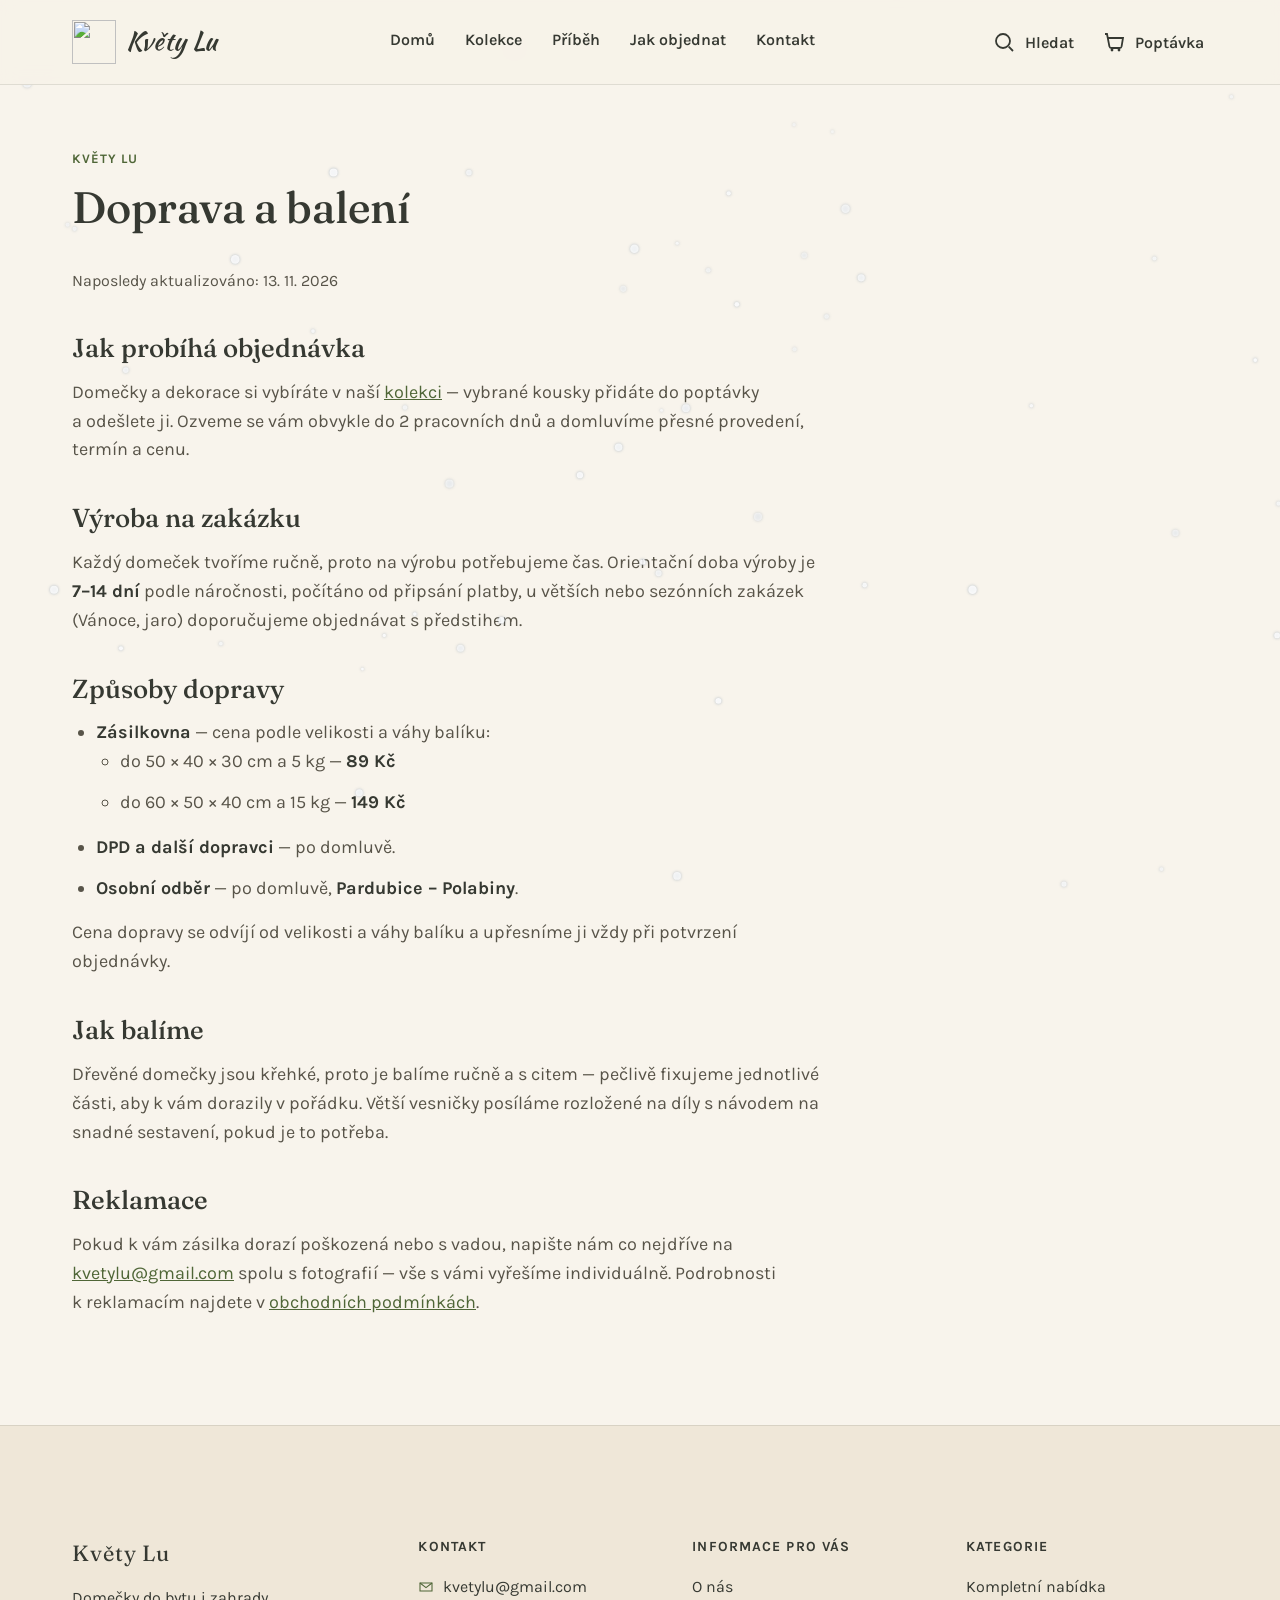
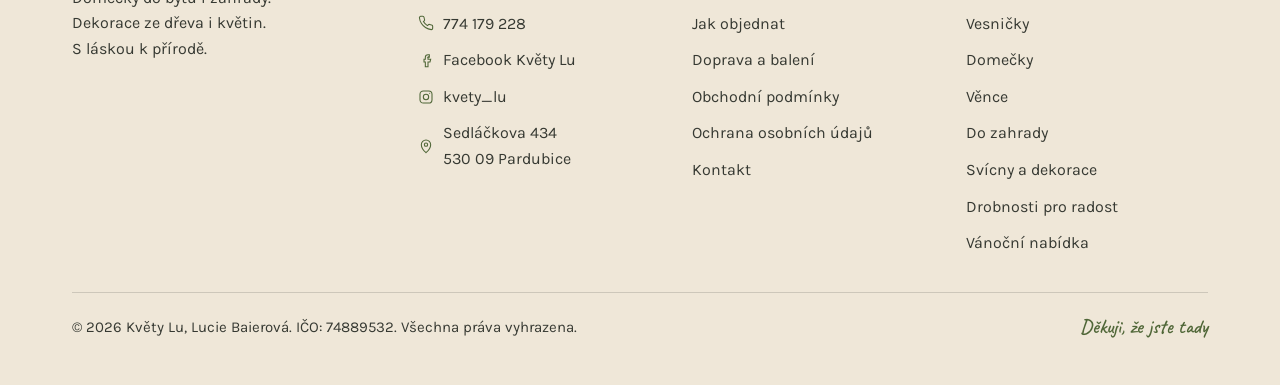
==== doprava-baleni.html @ 3550c672 "Add files via upload" ====
<!DOCTYPE html>
<html lang="cs">
<head>
<meta charset="UTF-8">
<meta name="viewport" content="width=device-width, initial-scale=1.0">
<title>Doprava a balení — Květy Lu</title>
<meta name="description" content="Jak posílám dřevěné dekorace z dílny Květy Lu: Zásilkovna, DPD a další dopravci, osobní odběr v Pardubicích – Polabinách, balení a doba výroby.">
<link rel="canonical" href="https://kvetylu.cz/doprava-baleni.html">
<meta property="og:url" content="https://kvetylu.cz/doprava-baleni.html">
<meta property="og:type" content="website">
<meta property="og:site_name" content="Květy Lu">
<meta property="og:locale" content="cs_CZ">
<meta property="og:title" content="Doprava a balení — Květy Lu">
<meta property="og:description" content="Jak posílám dřevěné dekorace z dílny Květy Lu: Zásilkovna, DPD a další dopravci, osobní odběr v Pardubicích – Polabinách, balení a doba výroby.">
<meta property="og:image" content="https://kvetylu.cz/assets/og-image.jpg">
<meta property="og:image:width" content="1200">
<meta property="og:image:height" content="630">
<meta name="twitter:card" content="summary_large_image">
<link rel="icon" type="image/png" href="assets/favicon.png">
<link rel="apple-touch-icon" href="assets/apple-touch-icon.png">
<link rel="preconnect" href="https://fonts.googleapis.com">
<link rel="preconnect" href="https://fonts.gstatic.com" crossorigin>
<link href="https://fonts.googleapis.com/css2?family=Fraunces:ital,opsz,wght@0,9..144,400;0,9..144,500;0,9..144,600;1,9..144,500&family=Caveat:wght@500;600;700&family=Karla:wght@400;500;600;700&family=Kaushan+Script&display=swap" rel="stylesheet">
<link rel="stylesheet" href="style.css">
<script>window.va=window.va||function(){(window.va.q=window.va.q||[]).push(arguments)};</script>
<script defer src="/_vercel/insights/script.js"></script>
</head>
<body data-page="legal">

<header>
  <div class="nav">
    <a href="index.html" class="logo">
      <img src="assets/logo.png" alt="">
      Květy Lu
    </a>
    <nav class="nav-links" id="navLinks" aria-label="Hlavní menu">
      <a href="index.html#domov">Domů</a>
      <a href="index.html#kategorie">Kolekce</a>
      <a href="index.html#pribeh">Příběh</a>
      <a href="index.html#objednat">Jak objednat</a>
      <a href="#kontakt">Kontakt</a>
    </nav>
    <div class="nav-right">
      <button class="cart-btn search-btn" id="searchBtn" aria-label="Hledat produkt" aria-expanded="false" aria-controls="searchBar">
        <svg class="nav-icon" viewBox="0 0 24 24" fill="none" stroke="currentColor" stroke-width="1.8" aria-hidden="true"><circle cx="11" cy="11" r="7"/><path d="M21 21l-4.3-4.3"/></svg>
        <span class="cart-label search-label">Hledat</span>
      </button>
      <button class="cart-btn" id="cartBtn" aria-label="Moje poptávka">
        <svg class="nav-icon" viewBox="0 0 24 24" fill="none" stroke="currentColor" stroke-width="1.8" aria-hidden="true"><path d="M3 4h2l2.4 12.4a2 2 0 002 1.6h8.2a2 2 0 002-1.6L21 8H6"/><circle cx="10" cy="20" r="1.4" fill="currentColor" stroke="none"/><circle cx="17" cy="20" r="1.4" fill="currentColor" stroke="none"/></svg>
        <span class="cart-label">Poptávka</span>
        <span class="cart-count" id="cartCount" data-empty="true">0</span>
      </button>
      <button class="menu-toggle" id="menuToggle" aria-label="Menu" aria-expanded="false" aria-controls="navLinks">
        <svg class="nav-icon" viewBox="0 0 24 24" fill="none" stroke="currentColor" stroke-width="1.8" aria-hidden="true"><path d="M4 7h16M4 12h16M4 17h16"/></svg>
      </button>
    </div>
  </div>
  <div class="searchbar" id="searchBar" hidden>
    <form action="hledani.html" method="get" role="search">
      <label for="q" class="sr">Hledat produkt</label>
      <input id="q" name="q" type="search" placeholder="Co hledáte? Např. věnec, zápich, vánoční…" autocomplete="off">
      <button type="submit" class="btn btn-primary">Hledat</button>
    </form>
  </div>
</header>

<main class="legal">
  <div class="wrap">
    <div class="eyebrow">KVĚTY LU</div>
    <h1>Doprava a balení</h1>
    <p class="updated">Naposledy aktualizováno: 13. 11. 2026</p>
    
<h2>Jak probíhá objednávka</h2>
<p>Domečky a dekorace si vybíráte v naší <a href="index.html#kategorie">kolekci</a> — vybrané kousky přidáte do poptávky a odešlete ji. Ozveme se vám obvykle do 2 pracovních dnů a domluvíme přesné provedení, termín a cenu.</p>

<h2>Výroba na zakázku</h2>
<p>Každý domeček tvoříme ručně, proto na výrobu potřebujeme čas. Orientační doba výroby je <strong>7–14 dní</strong> podle náročnosti, počítáno od připsání platby, u větších nebo sezónních zakázek (Vánoce, jaro) doporučujeme objednávat s předstihem.</p>

<h2>Způsoby dopravy</h2>
<ul>
  <li><strong>Zásilkovna</strong> — cena podle velikosti a váhy balíku:
    <ul>
      <li>do 50 × 40 × 30 cm a 5 kg — <strong>89 Kč</strong></li>
      <li>do 60 × 50 × 40 cm a 15 kg — <strong>149 Kč</strong></li>
    </ul>
  </li>
  <li><strong>DPD a další dopravci</strong> — po domluvě.</li>
  <li><strong>Osobní odběr</strong> — po domluvě, <strong>Pardubice – Polabiny</strong>.</li>
</ul>
<p>Cena dopravy se odvíjí od velikosti a váhy balíku a upřesníme ji vždy při potvrzení objednávky.</p>

<h2>Jak balíme</h2>
<p>Dřevěné domečky jsou křehké, proto je balíme ručně a s citem — pečlivě fixujeme jednotlivé části, aby k vám dorazily v pořádku. Větší vesničky posíláme rozložené na díly s návodem na snadné sestavení, pokud je to potřeba.</p>

<h2>Reklamace</h2>
<p>Pokud k vám zásilka dorazí poškozená nebo s vadou, napište nám co nejdříve na <a href="mailto:kvetylu@gmail.com">kvetylu@gmail.com</a> spolu s fotografií — vše s vámi vyřešíme individuálně. Podrobnosti k reklamacím najdete v <a href="vop.html">obchodních podmínkách</a>.</p>

  </div>
</main>

<footer id="kontakt">
  <div class="wrap">
    <div class="footer-cols">
      <div class="footer-brand">
        <a href="index.html" class="logo footer-logo-text">
          Květy Lu
        </a>
        <p>Domečky do bytu i zahrady. Dekorace ze dřeva i květin. S láskou k přírodě.</p>
      </div>

      <div class="footer-col">
        <h4>Kontakt</h4>
        <ul>
          <li class="contact-row">
            <svg viewBox="0 0 24 24" fill="none" stroke="currentColor" stroke-width="1.6" aria-hidden="true"><path d="M3 6h18v12H3z"/><path d="M3 6l9 7 9-7"/></svg>
            <a href="mailto:kvetylu@gmail.com">kvetylu@gmail.com</a>
          </li>
          <li class="contact-row">
            <svg viewBox="0 0 24 24" fill="none" stroke="currentColor" stroke-width="1.6" aria-hidden="true"><path d="M22 16.92v3a2 2 0 01-2.18 2 19.8 19.8 0 01-8.63-3.07 19.5 19.5 0 01-6-6 19.8 19.8 0 01-3.07-8.67A2 2 0 014.11 2h3a2 2 0 012 1.72c.13.96.36 1.9.68 2.81a2 2 0 01-.45 2.11L8.09 9.91a16 16 0 006 6l1.27-1.27a2 2 0 012.11-.45c.9.32 1.85.55 2.81.68A2 2 0 0122 16.92z"/></svg>
            <a href="tel:+420774179228">774 179 228</a>
          </li>
          <li class="contact-row">
            <svg viewBox="0 0 24 24" fill="none" stroke="currentColor" stroke-width="1.6" aria-hidden="true"><path d="M15 8h2V4h-2a4 4 0 00-4 4v3H9v4h2v7h4v-7h3l1-4h-4V8a1 1 0 011-1z"/></svg>
            <a href="https://www.facebook.com/share/1JB6pxT9LH/" target="_blank" rel="noopener">Facebook Květy Lu</a>
          </li>
          <li class="contact-row">
            <svg viewBox="0 0 24 24" fill="none" stroke="currentColor" stroke-width="1.6" aria-hidden="true"><rect x="3" y="3" width="18" height="18" rx="5"/><circle cx="12" cy="12" r="4"/><circle cx="17.5" cy="6.5" r="0.8" fill="currentColor" stroke="none"/></svg>
            <a href="https://www.instagram.com/kvety_lu?stkn=aHhkcTd0anBrYmN1" target="_blank" rel="noopener">kvety_lu</a>
          </li>
          <li class="contact-row">
            <svg viewBox="0 0 24 24" fill="none" stroke="currentColor" stroke-width="1.6" aria-hidden="true"><path d="M12 22s7-6.2 7-12a7 7 0 10-14 0c0 5.8 7 12 7 12z"/><circle cx="12" cy="10" r="2.5"/></svg>
            <span>Sedláčkova 434<br>530 09 Pardubice</span>
          </li>
        </ul>
      </div>

      <div class="footer-col">
        <h4>Informace pro vás</h4>
        <ul>
          <li><a href="o-nas.html">O nás</a></li>
          <li><a href="index.html#objednat">Jak objednat</a></li>
          <li><a href="doprava-baleni.html">Doprava a balení</a></li>
          <li><a href="vop.html">Obchodní podmínky</a></li>
          <li><a href="gdpr.html">Ochrana osobních údajů</a></li>
          <li><a href="#kontakt">Kontakt</a></li>
        </ul>
      </div>

      <div class="footer-col">
        <h4>Kategorie</h4>
        <ul>
          <li><a href="kategorie.html?k=vse">Kompletní nabídka</a></li>
          <li><a href="kategorie.html?k=vesnicky">Vesničky</a></li>
          <li><a href="kategorie.html?k=domecky">Domečky</a></li>
          <li><a href="kategorie.html?k=vence">Věnce</a></li>
          <li><a href="kategorie.html?k=do-zahrady">Do zahrady</a></li>
          <li><a href="kategorie.html?k=svicny-a-dekorace">Svícny a dekorace</a></li>
          <li><a href="kategorie.html?k=drobnosti-pro-radost">Drobnosti pro radost</a></li>
          <li><a href="kategorie.html?k=vanoce">Vánoční nabídka</a></li>
        </ul>
      </div>
    </div>

    <div class="footer-bottom">
      <span>© 2026 Květy Lu, Lucie Baierová. IČO: 74889532. Všechna práva vyhrazena.</span>
      <span class="script" style="font-size:20px; color:var(--sage-deep);">Děkuji, že jste tady</span>
    </div>
  </div>
</footer>

<div class="cart-overlay" id="cartOverlay"></div>
<aside class="cart-panel" id="cartPanel" aria-label="Moje poptávka" aria-hidden="true">
  <div class="cart-head">
    <h3>Moje poptávka</h3>
    <button class="cart-close" id="cartClose" aria-label="Zavřít poptávku">
      <svg viewBox="0 0 24 24" fill="none" stroke="currentColor" stroke-width="2" aria-hidden="true"><path d="M6 6l12 12M18 6L6 18"/></svg>
    </button>
  </div>
  <div class="cart-body">
    <div class="cart-empty" id="cartEmptyMsg">Zatím jste nic nepřidali. Vyberte si něco v sekci Kolekce a klikněte na „Do poptávky“.</div>
    <div id="cartItems"></div>
    <div class="cart-result" id="cartResult" aria-live="polite"></div>

    <form class="inquiry-form" id="inquiryForm">
      <div class="field">
        <label for="cJmeno">Jméno</label>
        <input id="cJmeno" type="text" placeholder="Vaše jméno" autocomplete="name" required>
      </div>
      <div class="field">
        <label for="cEmail">E-mail</label>
        <input id="cEmail" type="email" placeholder="vas@email.cz" autocomplete="email" required>
      </div>
      <div class="field">
        <label for="cZprava">Poznámka (nepovinné)</label>
        <textarea id="cZprava" placeholder="Např. termín, barevné provedení, na co se ptáte..."></textarea>
      </div>
      <div class="field" style="display:flex; align-items:flex-start; gap:10px;">
        <input id="cGdpr" type="checkbox" required style="width:22px; height:22px; margin-top:3px; flex-shrink:0;">
        <label for="cGdpr" style="font-weight:400; font-size:16px; line-height:1.5;">
          Souhlasím se zpracováním osobních údajů dle
          <a href="gdpr.html" target="_blank" style="color:var(--sage-deep); text-decoration:underline;">zásad ochrany osobních údajů</a>.
        </label>
      </div>
    </form>
  </div>
  <div class="cart-foot">
    <p id="cartFootNote">Vyberte, co se vám líbí, a pak odešlete poptávku. Nic se tím neplatí ani nezavazuje.</p>
    <button class="btn btn-primary" id="sendInquiry" disabled>Odeslat poptávku
      <svg viewBox="0 0 24 24" fill="none" stroke="currentColor" stroke-width="2" aria-hidden="true"><path d="M5 12h14M13 6l6 6-6 6"/></svg>
    </button>
  </div>
</aside>

<script src="products.js"></script>
<script src="shop.js"></script>

</body>
</html>
---- style.css ----
:root{
    --cream: #F8F4EC;
    --cream-deep: #EFE7D8;
    --ink: #363932;
    --ink-soft: #585449;
    --sage: #9FB08B;
    --sage-deep: #4F6637;
    --lavender: #B98FB7;
    --lavender-deep: #7D3F7A;
    --terracotta: #AB888C;
    --powder: #D9B9AA;
    --paper: #FBF8F2;
    --line: rgba(54,57,50,0.12);
    --radius-soft: 2px 11px 2px 11px;
  }

  *{box-sizing:border-box; margin:0; padding:0;}

  html{scroll-behavior:smooth;}

  body{
    background: var(--cream);
    color: var(--ink);
    font-family: 'Karla', sans-serif;
    font-size: 18px;
    line-height: 1.65;
    -webkit-font-smoothing: antialiased;
  }

  h1,h2,h3{
    font-family: 'Fraunces', serif;
    font-weight: 500;
    color: var(--ink);
    line-height: 1.15;
  }

  .script{
    font-family: 'Caveat', cursive;
    font-weight: 600;
    line-height: 1.1;
  }

  a{color:inherit; text-decoration:none;}
  img{max-width:100%; display:block;}
  button{font-family:inherit; cursor:pointer; border:none;}

  .wrap{
    max-width: 1200px;
    margin: 0 auto;
    padding: 0 32px;
  }

  /* ---------- Buttons ---------- */
  .btn{
    display:inline-flex;
    align-items:center;
    gap:8px;
    padding: 15px 28px;
    border-radius:10px;
    font-family:'Karla', sans-serif;
    font-weight:700;
    font-size:17px;
    transition: transform .18s ease, box-shadow .18s ease;
  }
  .btn-primary{
    background: var(--sage-deep);
    color: var(--paper);
  }
  .btn-primary:hover{ transform: translateY(-2px); box-shadow: 0 8px 20px rgba(87,99,63,0.3); }
  .btn-outline{
    background: transparent;
    color: var(--sage-deep);
    border: 1.5px solid var(--sage-deep);
  }
  .btn-outline:hover{ background: var(--sage-deep); color: var(--paper); }
  .btn svg{ width:15px; height:15px; transition: transform .18s ease; }
  .btn:hover svg{ transform: translateX(3px); }

  /* ---------- Header ---------- */
  header{
    position: sticky; top:0; z-index:50;
    background: rgba(247,242,233,0.92);
    backdrop-filter: blur(8px);
    border-bottom: 1px solid var(--line);
  }
  .nav{ position:relative; z-index:1; }
  .nav{
    display:flex; align-items:center; justify-content:space-between;
    padding: 20px 32px;
    max-width:1200px; margin:0 auto;
  }
  .logo{
    display:flex; align-items:center; gap:10px;
    font-family:'Fraunces', serif; font-size:22px; letter-spacing:0.04em;
  }
  .logo img{ width:40px; height:40px; object-fit:contain; }
  header .logo{ font-family:'Kaushan Script', cursive; font-size:26px; letter-spacing:0; }
  .nav-links{ display:flex; gap:32px; font-size:17px; font-weight:600; }
  .nav-links a{ position:relative; padding-bottom:4px; }
  .nav-links a:hover{ color: var(--sage-deep); }
  .nav-right{ display:flex; align-items:center; gap:20px; color: var(--ink-soft); }
  .nav-icon{ width:19px; height:19px; }
  .menu-toggle{ display:none; background:none; }

  @media (max-width: 860px){
    .nav-links{ display:none; }
    .menu-toggle{ display:block; }
  }

  /* ---------- Hero ---------- */
  .hero{ padding: 0; }
  .hero-banner{
    position: relative;
    width: 100%;
    overflow: hidden;
  }
  .hero-banner img{
    width: 100%; display:block; object-fit: cover;
  }
  .hero-cta{
    position: absolute;
    left: 8%;
    bottom: 15%;
  }
  @media (max-width: 700px){
    .hero-banner{ aspect-ratio: auto; }
    .hero-banner img{ height:auto; width:100%; object-fit:unset; object-position:unset; }
    .hero-cta{ left:9%; bottom:9%; }
  }
  .eyebrow{
    font-size:14px; letter-spacing:0.08em; color: var(--sage-deep);
    font-weight:700; margin-bottom:14px;
  }

  /* ---------- USP panel ---------- */
  .usp{
    padding: 48px 0;
    border-bottom: 1px solid var(--line);
  }
  .usp-row{
    display:flex; justify-content:space-between; gap:18px;
    flex-wrap:wrap;
  }
  .usp-item{
    display:flex; flex-direction:column; align-items:center; gap:12px;
    text-align:center; flex:1; min-width:120px;
  }
  .usp-item img{
    width:100px; height:100px; transition: transform .2s ease;
  }
  .usp-item:hover img{ transform: scale(1.08) rotate(-2deg); }
  .usp-item span{ font-size:17px; font-weight:700; color: var(--ink); max-width:18ch; }

  /* ---------- Categories ---------- */
  .categories{
    padding: 52px 0;
    border-bottom: 1px solid var(--line);
  }


  /* ---------- About / welcome ---------- */
  .about{
    padding: 0;
  }
  .about-banner{
    position: relative;
    width: 100%;
    overflow: hidden;
  }
  .about-banner img{
    width: 100%; display:block; object-fit: cover;
  }
  .about-cta{
    position: absolute;
    left: 29%;
    bottom: 7%;
  }
  @media (max-width: 700px){
    .about-banner{ aspect-ratio: 5/6; }
    .about-banner img{ height:100%; object-fit:cover; object-position: 30% center; }
    .about-cta{ left:8%; bottom:6%; }
  }

  /* ---------- Process ---------- */
  .process{
    padding: 88px 0;
    background: var(--cream-deep);
  }
  .process-head{
    display:grid; grid-template-columns: 0.9fr 1.6fr; gap:40px; margin-bottom:48px;
  }
  .process-head h2{ font-size: clamp(26px,3vw,34px); margin-bottom:14px; }
  .process-head p{ color: var(--ink-soft); max-width:36ch; font-size:19px; }
  .process-steps{
    display:grid; grid-template-columns: repeat(4, 1fr); gap:24px;
  }
  .step{ position:relative; }
  .step-photo{
    aspect-ratio: 1/1;
    border-radius: var(--radius-soft);
    background: linear-gradient(150deg, #E4DAC4, #CBBFA0);
    margin-bottom:16px;
    display:flex; align-items:center; justify-content:center;
    color:#5C4A33; font-size:16px; font-weight:700; text-align:center; padding:14px;
  }
  .step-num{
    position:absolute; top:-14px; left:-10px;
    width:34px; height:34px; border-radius:50%;
    background: var(--sage-deep); color:var(--paper);
    display:flex; align-items:center; justify-content:center;
    font-family:'Fraunces',serif; font-size:14px; font-weight:600;
    box-shadow: 0 4px 10px rgba(0,0,0,0.15);
  }
  .step h3{ font-size:21px; margin-bottom:4px; }
  .step p{ font-size:17px; color: var(--ink-soft); }

  /* ---------- Collections ---------- */
  .collections{ padding: 88px 0; }
  .coll-head{
    display:flex; justify-content:space-between; align-items:flex-end;
    margin-bottom: 34px; flex-wrap:wrap; gap:16px;
  }
  .coll-head .eyebrow{ margin-bottom:8px; }
  .coll-head h2{ font-size: clamp(26px,3vw,34px); }
  .filters{
    display:flex; gap:10px; flex-wrap:wrap; margin-bottom:36px;
  }
  .filter-btn{
    padding: 11px 22px; border-radius:10px; font-size:16px; font-weight:700;
    background: var(--paper); border:1px solid var(--line); color: var(--ink-soft);
    transition: all .15s ease;
  }
  .filter-btn:hover{ border-color: var(--sage-deep); color: var(--sage-deep); }
  .filter-btn.active{ background: var(--sage-deep); color: var(--paper); border-color: var(--sage-deep); }

  

  /* ---------- Order / contact ---------- */
  .order{
    padding: 88px 0;
    background: var(--sage-deep);
    color: var(--paper);
  }
  .order-inner{
    display:grid; grid-template-columns: 1fr 1fr; gap:56px; align-items:flex-start;
  }
  .order-text .eyebrow{ color: #E3EDD3; }
  .order-text h2{ color: var(--paper); font-size: clamp(26px,3vw,34px); margin-bottom:18px; }
  .order-text p{ color: #F1F5E8; font-size:19px; margin-bottom:26px; max-width:42ch; }
  .order-steps{ display:flex; flex-direction:column; gap:16px; }
  .order-step{ display:flex; gap:14px; align-items:flex-start; }
  .order-step .n{
    width:32px; height:32px; border-radius:50%; background: rgba(255,255,255,0.22);
    display:flex; align-items:center; justify-content:center; flex-shrink:0;
    font-size:15px; font-weight:700; font-family:'Fraunces',serif;
  }
  .order-step p{ margin:0; color:#FFFFFF; font-size:18px; }

  .form-card{
    background: var(--paper); border-radius: var(--radius-soft);
    padding: 36px; color: var(--ink);
  }
  .form-card h3{ font-size:20px; margin-bottom:6px; }
  .form-card > p{ color: var(--ink-soft); font-size:17px; margin-bottom:22px; }
  .field{ margin-bottom:16px; }
  .field label{ display:block; font-size:16px; font-weight:700; margin-bottom:6px; }
  .field input, .field textarea{
    width:100%; padding: 12px 14px; border-radius:6px;
    border: 1px solid var(--line); background: var(--cream);
    font-family:'Karla',sans-serif; font-size:17px; color: var(--ink);
  }
  .field textarea{ resize:vertical; min-height:100px; }
  .field input:focus, .field textarea:focus{ outline:2px solid var(--sage-deep); outline-offset:1px; }
  .form-card .btn-primary{ width:100%; justify-content:center; margin-top:6px; }

  /* ---------- Where to find me ---------- */
  .found{ padding: 88px 0; }
  .found-grid{
    display:grid; grid-template-columns: 1.1fr 0.9fr; gap:24px;
  }
  .found-photo{
    border-radius: var(--radius-soft); aspect-ratio: 16/10;
    background: linear-gradient(150deg,#E6D9BE,#C7B48D);
    display:flex; align-items:center; justify-content:center;
    color:#5C4A33; font-weight:700; font-size:16px; text-align:center;
  }
  .found-side{ display:flex; flex-direction:column; gap:24px; }
  .found-box{
    border-radius: var(--radius-soft); padding: 28px;
    display:flex; flex-direction:column; justify-content:space-between; flex:1;
  }
  .found-box.b1{ background: var(--cream-deep); }
  .found-box.b2{ background: var(--lavender-deep); color: #fff; }
  .found-box h3{ font-size:23px; margin-bottom:6px; }
  .found-box.b1 h3{ color: var(--ink); }
  .found-box.b2 h3{ color: var(--paper); }
  .found-box p{ font-size:17px; margin-bottom:14px; }

  /* ---------- Footer ---------- */
  footer{
    position: relative;
    background: var(--cream-deep);
    background-image: url('assets/footer-banner.png');
    background-size: cover;
    background-position: center bottom;
    background-repeat: no-repeat;
    border-top: 1px solid var(--line);
    padding: 110px 0 46px;
    min-height: 520px;
  }
  .footer-cols{
    display:grid;
    grid-template-columns: 1.3fr 1fr 1fr 1fr;
    gap: 32px;
    padding-bottom: 36px;
    border-bottom: 1px solid rgba(54,57,50,0.18);
  }
  .footer-brand .logo{ margin-bottom:14px; }
  .footer-brand p{ font-size:17px; color: var(--ink); max-width:26ch; line-height:1.6; }
  .footer-col h4{
    font-size:14px; letter-spacing:0.08em; font-weight:700;
    color: var(--ink); margin-bottom:16px; text-transform:uppercase;
  }
  .footer-col ul{ list-style:none; display:flex; flex-direction:column; gap:11px; }
  .footer-col li{ font-size:17px; color: var(--ink); }
  .footer-col a{ color: var(--ink); }
  .footer-col a:hover{ color: var(--sage-deep); }
  .footer-col li.contact-row{ display:flex; align-items:center; gap:9px; }
  .footer-col li.contact-row svg{ width:16px; height:16px; flex-shrink:0; color: var(--sage-deep); }
  .footer-bottom{
    display:flex; justify-content:space-between; align-items:center; padding-top:22px; flex-wrap:wrap; gap:10px;
    font-size:15px; color: var(--ink);
  }
  @media (max-width: 780px){
    .footer-cols{ grid-template-columns: 1fr 1fr; }
  }
  @media (max-width: 480px){
    .footer-cols{ grid-template-columns: 1fr; }
  }

  /* ---------- Cart ---------- */
  .cart-btn{
    position:relative; display:flex; align-items:center; justify-content:center;
    background:none; color: var(--ink-soft); padding:0;
  }
  .cart-count{
    position:absolute; top:-8px; right:-9px;
    background: var(--sage-deep); color: var(--paper);
    font-size:12px; font-weight:700; min-width:20px; height:20px;
    border-radius:10px; display:flex; align-items:center; justify-content:center;
    padding: 0 4px;
  }
  .cart-count[data-empty="true"]{ display:none; }



  .cart-overlay{
    position:fixed; inset:0; background: rgba(58,54,48,0.35);
    z-index: 90; opacity:0; pointer-events:none; transition: opacity .25s ease;
  }
  .cart-overlay.open{ opacity:1; pointer-events:auto; }

  .cart-panel{
    position:fixed; top:0; right:0; height:100%; width: 440px; max-width:90vw;
    background: var(--paper); z-index:91; box-shadow: -12px 0 30px rgba(0,0,0,0.15);
    transform: translateX(100%); transition: transform .3s ease;
    display:flex; flex-direction:column;
  }
  .cart-panel.open{ transform: translateX(0); }
  .cart-head{
    display:flex; justify-content:space-between; align-items:center;
    padding: 24px 26px; border-bottom:1px solid var(--line);
  }
  .cart-head h3{ font-size:23px; }
  .cart-close{ background:none; width:44px; height:44px; display:flex; align-items:center; justify-content:center; color: var(--ink-soft); }
  .cart-body{ flex:1; overflow-y:auto; padding: 18px 26px; }
  .cart-empty{ color: var(--ink-soft); font-size:18px; padding: 30px 0; text-align:center; }
  .cart-item{
    display:flex; gap:12px; padding: 14px 0; border-bottom:1px solid var(--line);
    align-items:center;
  }
  .cart-item .ci-thumb{
    width:52px; height:52px; border-radius: var(--radius-soft); flex-shrink:0;
  }
  .cart-item .ci-info{ flex:1; }
  .cart-item .ci-info .name{ font-weight:700; font-size:18px; line-height:1.3; }
  .cart-item .ci-info .tag{ font-size:15px; color: var(--ink-soft); }
  .cart-item .ci-remove{
    background:none; color: var(--ink); font-size:16px; text-decoration:underline; padding:8px;
  }
  .cart-foot{ padding: 20px 26px 26px; border-top:1px solid var(--line); }
  .cart-foot p{ font-size:16px; color: var(--ink-soft); margin-bottom:14px; }
  .cart-foot .btn-primary{ width:100%; justify-content:center; }
  .cart-foot .btn-primary:disabled{ opacity:0.45; cursor:not-allowed; transform:none; }

  .inquiry-form{ display:none; margin-top:18px; }
  .inquiry-form.open{ display:block; }
  .inquiry-form .field{ margin-bottom:12px; }
  .inquiry-form input, .inquiry-form textarea{
    width:100%; padding:10px 12px; border-radius:6px; border:1px solid var(--line);
    background: var(--cream); font-family:'Karla',sans-serif; font-size:17px; color: var(--ink);
  }
  .inquiry-form textarea{ min-height:70px; resize:vertical; }

  @media (max-width: 900px){
    .hero-inner, .process-head, .order-inner, .found-grid{
      grid-template-columns: 1fr !important;
    }
    .process-steps{ grid-template-columns: repeat(2,1fr); }
  }
  @media (max-width: 560px){
    .process-steps{ grid-template-columns: 1fr 1fr; }
    .wrap{ padding: 0 20px; }
  }


  /* =================== Doplňky: čitelnost, navigace =================== */
  :focus-visible{ outline:3px solid var(--lavender-deep); outline-offset:3px; border-radius:3px; }
  .no-scroll{ overflow:hidden; }
  header .logo img{ width:44px; height:44px; }
  .nav-links a{ color: var(--ink); }
  .nav-right{ color: var(--ink); }
  .cart-btn{ gap:9px; color: var(--ink); font-size:17px; font-weight:700; padding:8px 4px; }
  .cart-btn .nav-icon{ width:24px; height:24px; }
  .cart-count{ position:static; margin-left:-2px; }
  .cart-btn .cart-count{ top:auto; right:auto; }
  .menu-toggle{ padding:8px; color: var(--ink); }
  .menu-toggle .nav-icon{ width:28px; height:28px; }
  @media (max-width: 860px){
    .nav{ padding: 14px 20px; }
    .nav-links{
      display:none; position:absolute; top:100%; left:0; right:0; flex-direction:column; gap:0;
      background: var(--paper); border-bottom:1px solid var(--line); padding: 6px 20px 14px;
      box-shadow: 0 14px 24px rgba(54,57,50,0.10);
    }
    .nav-links.open{ display:flex; }
    .nav-links a{ padding: 15px 0; font-size:19px; border-bottom:1px solid var(--line); }
    .nav-links a:last-child{ border-bottom:0; }
    .menu-toggle{ display:block; }
  }
  @media (max-width: 380px){ .cart-label{ display:none; } }
  @media (max-width: 520px){ header .logo{ font-size:24px; } .nav-right{ gap:6px; } }
  .hero-cta{ bottom:9%; }
  @media (max-width: 700px){ .hero-cta, .about-cta{ padding:12px 20px; font-size:16px; } .hero-cta{ bottom:6%; } }

  /* skrytý panel poptávky nesmí vrhat stín ani se dát tabulátorem */
  .cart-panel{ visibility:hidden; box-shadow:none; transition: transform .3s ease, visibility 0s linear .3s, box-shadow .3s ease; }
  .cart-panel.open{ visibility:visible; box-shadow:-12px 0 30px rgba(0,0,0,0.15); transition: transform .3s ease, visibility 0s, box-shadow .3s ease; }

  .section-head{ margin-bottom: 34px; }
  .section-head h2{ font-size: clamp(28px,3.2vw,38px); }
  .section-head p{ color: var(--ink-soft); font-size:19px; margin-top:10px; max-width:52ch; }

  /* =================== Dlaždice kategorií =================== */
  .categories{ padding: 80px 0; }
  .cat-tiles{ display:flex; flex-wrap:wrap; justify-content:center; gap:22px; }
  .cat-tile{
    flex: 0 0 calc((100% - 66px) / 4); min-height: 210px; padding: 26px 24px 22px;
    border-radius:11px; display:flex; flex-direction:column; justify-content:space-between; gap:16px;
    border:1px solid rgba(54,57,50,0.08);
    box-shadow: 0 2px 6px rgba(54,57,50,.06), 0 10px 26px rgba(54,57,50,.10);
    transition: transform .25s ease, box-shadow .25s ease;
  }
  .cat-tile:hover{ transform: translateY(-5px); box-shadow: 0 4px 10px rgba(54,57,50,.08), 0 20px 40px rgba(54,57,50,.16); }
  .cat-tile h3{ font-size: 27px; margin-bottom:8px; }
  .cat-tile p{ font-size:17px; color: var(--ink); line-height:1.45; }
  .tile-go{ font-weight:700; font-size:17px; color: var(--ink); display:inline-flex; align-items:center; gap:8px; }
  .tile-go svg{ width:17px; height:17px; transition: transform .18s ease; }
  .cat-tile:hover .tile-go svg{ transform: translateX(4px); }
  @media (max-width: 1000px){ .cat-tile{ flex: 0 0 calc((100% - 44px) / 3); } }
  @media (max-width: 760px){ .cat-tile{ flex: 0 0 calc((100% - 22px) / 2); min-height:190px; } .cat-tile h3{ font-size:23px; } }
  @media (max-width: 520px){ .cat-tile{ flex: 0 0 100%; min-height:0; } }

  .g1{ background: linear-gradient(155deg,#DCE3CC,#B9C79E); }
  .g2{ background: linear-gradient(155deg,#E7D6E0,#C9A9BE); }
  .g3{ background: linear-gradient(155deg,#E9DBC4,#D2BE99); }
  .g4{ background: linear-gradient(155deg,#D6C7DC,#AF95BC); }
  .g5{ background: linear-gradient(155deg,#CFDAC1,#A6BC8A); }
  .g6{ background: linear-gradient(155deg,#E8C9BE,#D0967E); }
  .g7{ background: linear-gradient(155deg,#E4DCC8,#C9BC9C); }

  /* =================== Karta produktu =================== */
  .collections{ padding: 88px 0; background: var(--cream-deep); }
  .pgrid{ display:grid; grid-template-columns: repeat(4, 1fr); gap:22px; }
  @media (max-width: 1100px){ .pgrid{ grid-template-columns: repeat(3, 1fr); } }
  @media (max-width: 760px){ .pgrid{ grid-template-columns: repeat(2, 1fr); gap:14px; } }

  .pcard{
    background:#fff; border:1px solid rgba(54,57,50,.08); border-radius:11px; overflow:hidden;
    display:flex; flex-direction:column;
    box-shadow: 0 2px 6px rgba(54,57,50,.06), 0 10px 26px rgba(54,57,50,.10);
    transition: transform .25s ease, box-shadow .25s ease;
  }
  .pcard:hover{ transform: translateY(-5px); box-shadow: 0 4px 10px rgba(54,57,50,.08), 0 20px 40px rgba(54,57,50,.16); }
  .pcard-open{
    background:none; border:0; padding:0; margin:0; width:100%; flex:1; text-align:left; color:inherit;
    font:inherit; cursor:pointer; display:flex; flex-direction:column;
  }
  .pphoto{
    position:relative; aspect-ratio: 1/1; width:100%; overflow:hidden;
    display:flex; align-items:center; justify-content:center;
  }
  .pphoto.big{ aspect-ratio: 1/1.05; }
  .pph-label{ font-size:15px; letter-spacing:0.2em; font-weight:700; color: rgba(54,57,50,.6); }
  .pphoto img{ position:absolute; inset:0; width:100%; height:100%; object-fit:cover; }
  .pbadge{
    position:absolute; top:12px; left:12px; z-index:2; background: var(--lavender-deep); color:#fff;
    font-size:14px; font-weight:700; letter-spacing:0.03em; padding:6px 13px; border-radius:10px;
  }
  .pbody{ padding: 14px 16px 4px; display:flex; flex-direction:column; gap:6px; }
  .pcat{ font-size:14px; letter-spacing:0.08em; text-transform:uppercase; color: var(--lavender-deep); font-weight:700; }
  .pname{ font-family:'Fraunces',serif; font-weight:500; font-size:21px; line-height:1.2; color: var(--ink); }
  .pshort{ font-size:16px; color: var(--ink-soft); line-height:1.45; display:-webkit-box; -webkit-line-clamp:2; -webkit-box-orient:vertical; overflow:hidden; }
  .pfoot{ padding: 10px 16px 16px; display:flex; align-items:center; justify-content:space-between; gap:10px; flex-wrap:nowrap; margin-top:auto; }
  .pprice{ font-family:'Fraunces',serif; font-weight:500; font-size:19px; color: var(--ink); white-space:nowrap; }
  .pprice-na{ font-family:'Karla',sans-serif; font-size:15px; line-height:1.25; font-weight:600; color: var(--ink-soft); white-space:normal; display:block; }
  .pprice{ min-width:0; }
  .card-btn{
    display:inline-flex; align-items:center; gap:8px; border:1.5px solid var(--sage-deep); background:transparent; white-space:nowrap;
    color: var(--sage-deep); border-radius:10px; padding:6px 14px; font: 600 15px 'Karla',sans-serif; cursor:pointer;
    transition: background .15s ease, color .15s ease;
  }
  .card-btn svg{ width:14px; height:14px; }
  .card-btn:hover, .card-btn.on{ background: var(--sage-deep); color: #fff; }


  @media (max-width: 760px){
    .pbody{ padding:10px 12px 2px; }
    .pname{ font-size:18px; }
    .pshort{ display:none; }
    .pcat{ font-size:12px; }
    .pfoot{ padding:8px 12px 12px; flex-direction:column; align-items:stretch; gap:8px; }
    .pprice{ font-size:19px; }
    .card-btn{ justify-content:center; padding:9px 10px; }
    .pbadge{ top:8px; left:8px; font-size:12px; padding:4px 10px; }
  }

  /* =================== Detail produktu =================== */
  .pm-ov{
    position:fixed; inset:0; background: rgba(54,57,50,.55); display:none; align-items:center; justify-content:center;
    padding:20px; z-index:100;
  }
  .pm-ov.open{ display:flex; }
  .pm{
    background: var(--paper); border-radius:13px; max-width:960px; width:100%; max-height:92vh; overflow:auto;
    display:grid; grid-template-columns: 1fr 1fr; position:relative;
  }
  @media (max-width: 760px){ .pm{ grid-template-columns: 1fr; max-height:94vh; } }
  .pm-close{
    position:absolute; top:14px; right:14px; width:46px; height:46px; border-radius:50%; border:0; background: var(--paper);
    box-shadow: 0 2px 10px rgba(0,0,0,.18); z-index:3; display:flex; align-items:center; justify-content:center; color: var(--ink);
  }
  .pm-close svg{ width:22px; height:22px; }
  .pm-thumbs{ display:flex; gap:8px; padding:10px; flex-wrap:wrap; }
  .pm-thumbs button{ width:68px; height:68px; border-radius:6px; border:3px solid transparent; padding:0; overflow:hidden; background:#eee; }
  .pm-thumbs button.on{ border-color: var(--sage-deep); }
  .pm-thumbs img{ width:100%; height:100%; object-fit:cover; }
  .pm-info{ padding: 34px 30px 30px; display:flex; flex-direction:column; gap:14px; }
  .pm-info h2{ font-size:32px; line-height:1.15; padding-right:40px; }
  .pm-price{ font-family:'Fraunces',serif; font-weight:500; font-size:28px; }
  .ptags{ display:flex; gap:8px; flex-wrap:wrap; }
  .ptags span{ background: var(--cream-deep); border-radius:10px; padding:6px 14px; font-size:15px; font-weight:600; }
  .pm-demo{ background:#F3E7F2; color: var(--lavender-deep); border-radius:6px; padding:10px 14px; font-size:16px; font-weight:700; }
  .plong{ font-size:18px; line-height:1.65; color: var(--ink-soft); white-space:pre-line; }
  .specs{ border-top:1px solid var(--line); font-size:17px; }
  .specs div{ display:flex; justify-content:space-between; gap:16px; padding:10px 0; border-bottom:1px solid var(--line); }
  .specs dt{ color: var(--ink-soft); }
  .specs dd{ font-weight:700; text-align:right; }
  .pm-label{ font-weight:700; font-size:16px; margin-bottom:-6px; }
  .pm-info select, .qty-step input{
    font:17px 'Karla',sans-serif; padding:13px 14px; border:1px solid rgba(54,57,50,.3); border-radius:6px; background:#fff; color: var(--ink); width:100%;
  }
  .qty-step{ display:flex; gap:8px; align-items:stretch; max-width:200px; }
  .qty-step button{ width:50px; border-radius:6px; border:1px solid rgba(54,57,50,.3); background:#fff; font-size:24px; color: var(--ink); }
  .qty-step input{ text-align:center; padding:13px 4px; }
  .pm-add{ width:100%; justify-content:center; font-size:19px; padding:17px 24px; margin-top:4px; }
  .pm-add svg{ width:20px; height:20px; }
  .pm-add.done{ background:#2F5F2E; }
  .pm-hint{ font-size:23px; color: var(--lavender-deep); }

  /* =================== Poptávka (košík) – doplňky =================== */
  .ci-thumb{ position:relative; overflow:hidden; }
  .ci-thumb img{ position:absolute; inset:0; width:100%; height:100%; object-fit:cover; }
  .cart-item .ci-thumb{ width:60px; height:60px; border-radius:8px; }
  .ci-qty{ display:inline-flex; align-items:center; gap:4px; margin-top:6px; }
  .ci-qty button{ width:40px; height:40px; border-radius:6px; border:1px solid rgba(54,57,50,.3); background:#fff; font-size:22px; color: var(--ink); }
  .ci-qty span{ min-width:52px; text-align:center; font-weight:700; font-size:17px; }
  .cart-result{ display:none; padding: 20px 0; }
  .cart-result h3{ font-size:24px; margin-bottom:10px; }
  .cart-result p{ font-size:18px; margin-bottom:18px; color: var(--ink-soft); }
  .cart-result a{ color: var(--sage-deep); text-decoration:underline; font-weight:700; }
  .mini-list{ font-size:17px; color: var(--ink-soft); margin-bottom:12px; }
  .inquiry-form .field label{ font-size:16px; }

  /* =================== Stránka kategorie =================== */
  .page-head{ padding: 44px 0 10px; }
  .crumbs{ display:flex; flex-wrap:wrap; gap:10px; align-items:center; font-size:16px; color: var(--ink-soft); margin-bottom:18px; }
  .crumbs a{ text-decoration:underline; text-underline-offset:3px; }
  .crumbs a:hover{ color: var(--sage-deep); }
  .page-head h1{ font-size: clamp(34px,4.4vw,48px); margin-bottom:14px; }
  .page-intro{ font-size:20px; color: var(--ink-soft); max-width:56ch; }
  .cat-products{ padding: 26px 0 80px; }
  .filters-label{ font-weight:700; font-size:16px; align-self:center; margin-right:4px; }
  .filters{ margin-bottom:14px; }
  .pcount{ font-size:16px; color: var(--ink-soft); margin-bottom:22px; }
  .empty-note{ grid-column:1/-1; background:#fff; border-radius:11px; padding:36px; box-shadow: 0 10px 26px rgba(54,57,50,.10); }
  .empty-note h3{ font-size:26px; margin-bottom:10px; }
  .empty-note p{ font-size:18px; color: var(--ink-soft); margin-bottom:20px; max-width:50ch; }
  .help-band{ background: var(--sage-deep); color:#fff; border-radius:11px; padding: 34px 36px; margin-top:56px;
    display:flex; align-items:center; justify-content:space-between; gap:24px; flex-wrap:wrap; }
  .help-band h3{ color:#fff; font-size:28px; margin-bottom:6px; }
  .help-band p{ font-size:18px; color:#F1F5E8; max-width:48ch; }
  .help-band .btn{ background:#fff; color: var(--sage-deep); }
  .cat-switch-wrap{ padding: 0 0 70px; }
  .cat-switch-wrap h2{ font-size:26px; margin-bottom:16px; }
  .cat-switch{ display:flex; flex-wrap:wrap; gap:10px; }
  .cat-switch a.filter-btn{ display:inline-block; }



  .more-wrap{ text-align:center; margin-top:34px; }
  .more-wrap .btn{ display:inline-flex; align-items:center; gap:8px; }

  /* štítky napříč kategoriemi */
  .tag-links{ margin:0 0 44px; text-align:center; }
  .cat-sub{ font-size:24px; text-align:center; margin:0 0 26px; }
  .tag-links h3{ font-size:24px; margin-bottom:16px; }
  .tag-links .chips{ display:flex; flex-wrap:wrap; justify-content:center; gap:10px; }
  .tag-links a.filter-btn{ display:inline-block; }
  .ptags a{ background: var(--cream-deep); border-radius:10px; padding:6px 14px; font-size:15px; font-weight:600; color:inherit; text-decoration:none; }
  .ptags a:hover{ background: var(--sage-deep); color:#fff; }

  /* =================== Recenze =================== */
  .reviews{ padding: 64px 0; }
  .rev-slider{ position:relative; }
  .rev-track{ display:flex; gap:24px; overflow-x:auto; scroll-snap-type:x mandatory; scrollbar-width:none; padding:6px 4px 26px; margin:0 -4px; outline-offset:4px; }
  .rev-track::-webkit-scrollbar{ display:none; }
  .rev-slide{ flex:0 0 100%; scroll-snap-align:start; margin:0; display:grid; grid-template-columns: .85fr 1.15fr; gap:36px; align-items:center;
    background:#fff; border:1px solid rgba(54,57,50,.08); border-radius:13px; padding:22px;
    box-shadow: 0 2px 6px rgba(54,57,50,.06), 0 10px 26px rgba(54,57,50,.10); box-sizing:border-box; }
  .rev-photo{ border-radius:10px; overflow:hidden; aspect-ratio:4/3; background:var(--cream-deep); max-height:320px; width:100%; }
  .rev-photo img{ width:100%; height:100%; object-fit:cover; display:block; }
  .rev-body{ padding:6px 18px 6px 0; }
  .rev-body::before{ content:"\201E"; display:block; font-family:'Fraunces',Georgia,serif; font-size:56px; line-height:.5; height:22px; margin:0 0 14px; transform:translateY(-18px); color: var(--lavender-deep); }
  .rev-body blockquote{ margin:0 0 22px; font-family:'Fraunces',Georgia,serif; font-size:20px; line-height:1.55; color: var(--ink); }
  .rev-body figcaption{ font-weight:600; font-size:18px; color: var(--lavender-deep); }
  .rev-ctrl{ display:flex; align-items:center; justify-content:center; gap:18px; }
  .rev-arrow{ width:44px; height:44px; border-radius:50%; border:2px solid var(--sage-deep); background:#fff; color:var(--sage-deep); display:grid; place-items:center; cursor:pointer; }
  .rev-arrow:hover{ background:var(--sage-deep); color:#fff; }
  .rev-arrow svg{ width:22px; height:22px; }
  .rev-dots{ display:flex; }
  .rev-dot{ width:44px; height:44px; border:0; background:none; cursor:pointer; display:grid; place-items:center; padding:0; }
  .rev-dot::after{ content:""; width:12px; height:12px; border-radius:50%; background:rgba(54,57,50,.25); transition:all .2s; }
  .rev-dot[aria-current="true"]::after{ background:var(--lavender-deep); width:28px; border-radius:6px; }
  @media (max-width: 760px){
    .rev-slide{ grid-template-columns:1fr; gap:20px; padding:16px 16px 24px; }
    .rev-photo{ aspect-ratio:4/3; max-height:none; }
    .rev-body{ padding:0 6px; }
    .rev-body blockquote{ font-size:20px; margin:0 0 16px; }
    .rev-body figcaption{ font-size:19px; }
    .rev-dot{ width:30px; }
  }


  /* =================== Vyhledávání =================== */
  .sr{ position:absolute; width:1px; height:1px; overflow:hidden; clip:rect(0 0 0 0); white-space:nowrap; }
  .searchbar{ background: var(--paper); border-top:1px solid var(--line); border-bottom:1px solid var(--line); padding:14px 0; }
  .searchbar[hidden]{ display:none; }
  .searchbar form{ max-width:1200px; margin:0 auto; padding:0 32px; display:flex; gap:12px; }
  .searchbar input{
    flex:1; min-width:0; font:18px 'Karla',sans-serif; padding:14px 22px; border-radius:10px;
    border:2px solid rgba(54,57,50,.3); background:#fff; color: var(--ink);
  }
  .searchbar input:focus{ border-color: var(--sage-deep); outline:none; }
  @media (max-width: 860px){ .searchbar form{ padding:0 20px; } }
  @media (max-width: 520px){ .search-label{ display:none; } .searchbar .btn{ padding:14px 20px; } }
  .search-note{ font-size:19px; color: var(--ink-soft); max-width:56ch; margin-top:6px; }


  /* =================== Mobilní grafika: Příběh, patička =================== */
  .about-text-m{ display:none; }
  @media (max-width: 700px){
    .about-banner{ aspect-ratio:auto; }
    .about-banner img{ height:auto; width:100%; object-fit:unset; object-position:unset; }
    .about-cta{ display:none; }
    .about-text-m{
      display:block; padding: 6px 24px 52px; text-align:center;
      background: radial-gradient(ellipse at 50% 55%, rgba(159,176,139,.28), rgba(159,176,139,0) 72%), #F6F3EA;
    }
    .about-text-m h2{ font-size: 32px; margin-bottom:16px; }
    .about-text-m p{ font-size:19px; color: var(--ink); margin-bottom:14px; }
    .about-text-m .btn{ margin-top:10px; }
  }
  @media (max-width: 780px){
    footer{
      background-color:#F6F3EA; background-image:url('assets/footer-banner-mobile.jpg');
      background-size:100% auto; background-position:center bottom; background-repeat:no-repeat;
      padding: 56px 0 calc(62vw + 10px); min-height:0;
    }
  }


  /* =================== Jemnější typografie (doladění) =================== */
  body{ font-size:17px; line-height:1.6; }
  .nav-links{ font-size:16px; font-weight:600; gap:30px; }
  .cart-btn{ font-size:16px; font-weight:600; }
  .eyebrow{ font-size:13px; }
  .section-head h2{ font-size: clamp(26px,2.8vw,34px); }
  .section-head p, .process-head p{ font-size:17px; }
  .usp-item span{ font-size:16px; font-weight:600; }
  .step h3{ font-size:19px; } .step p{ font-size:16px; }
  .cat-tile h3{ font-size:24px; } .cat-tile p{ font-size:16px; } .tile-go{ font-size:16px; font-weight:600; }
  .order-step p{ font-size:16px; } .order-text p{ font-size:17px; }
  .form-card > p{ font-size:16px; }
  .field label{ font-size:15px; font-weight:600; }
  .footer-brand p, .footer-col li{ font-size:16px; }
  @media (min-width: 761px){ .pname{ font-size:20px; } .pshort{ font-size:15px; } .pcat{ font-size:12.5px; } }
  .plong{ font-size:16px; } .pm-info h2{ font-size:28px; }
  .btn{ font-size:16px; font-weight:600; }
  .page-intro{ font-size:18px; }
  .filter-btn{ font-size:15px; }
  .cart-item .ci-info .name{ font-size:16px; }
  .cart-empty{ font-size:16px; }


  /* Instagram box: text + volitelný náhled profilu (assets/instagram-nahled.png) */
  .found-box.b1{ display:grid; grid-template-columns: minmax(0,1fr); gap:18px; align-items:center; }
  .found-box.b1 .b1-text{ display:flex; flex-direction:column; gap:14px; align-items:flex-start; }
  .found-box.b1 .b1-text p{ margin:0; }
  .found-box.b1 .btn{ white-space:nowrap; }
  .found-grid{ grid-template-columns: minmax(0,1.1fr) minmax(0,.9fr); }
  @media (min-width: 861px){ .found-photo{ aspect-ratio:auto; min-height:360px; } }
  @media (max-width: 860px){ .found-grid{ grid-template-columns: minmax(0,1fr); } }
  .found-side, .found-box{ min-width:0; }
  .ig-mock{ order:2; justify-self:center; width:170px; max-width:100%; height:auto; max-height:300px; object-fit:contain; display:block; margin-top:6px; filter: drop-shadow(0 8px 16px rgba(54,57,50,.18)); }

  /* =================== Právní stránky =================== */
  main.legal{ padding: 64px 0 96px; }
  main.legal .eyebrow{ margin-bottom:12px; }
  main.legal h1{ font-size: clamp(32px, 4vw, 44px); margin-bottom:36px; }
  main.legal h2{ font-size:26px; margin: 40px 0 14px; }
  main.legal h3{ font-size:20px; margin: 24px 0 8px; color: var(--sage-deep); }
  main.legal p, main.legal li{ color: var(--ink-soft); margin-bottom:12px; max-width: 68ch; font-size:18px; }
  .form-box{ background: var(--cream-deep); border-radius:9px; padding:20px 24px; margin:8px 0 24px; max-width:68ch; }
  .form-box strong{ display:block; margin-bottom:8px; }
  .form-box p{ margin-bottom:10px; }
  main.legal ul, main.legal ol{ padding-left:24px; margin-bottom:16px; }
  main.legal strong{ color: var(--ink); }
  main.legal a{ color: var(--sage-deep); text-decoration:underline; }
  main.legal .updated{ font-size:16px; color: var(--ink-soft); margin-bottom:8px; }

.step-photo{padding:0;overflow:hidden}.step-photo img{width:100%;height:100%;object-fit:cover;display:block}

.found-photo{padding:0;overflow:hidden}.found-photo img{width:100%;height:100%;object-fit:cover;object-position:50% 55%;display:block}

@media (min-width:701px){ .hero-cta{ left:25.3%; bottom:14%; } }
@media (max-width:700px){ .hero-cta{ position:static; margin:14px 0 8px 4.5%; padding:12px 22px !important; font-size:16px !important; } }

.found-box .trhy{list-style:none;margin:0 0 12px;padding:0;display:flex;flex-direction:column;gap:7px}.found-box .trhy li{font-size:16px;line-height:1.35;display:grid;grid-template-columns:96px 1fr;gap:6px}.found-box h3+.trhy{margin-top:10px}.found-box .trhy b{font-weight:700}.found-box p.trhy-note{font-size:14px;opacity:.85;margin:0}

.cat-tile.g-all{ background: var(--sage-deep); color:#fff; border-color:transparent; }.cat-tile.g-all h3,.cat-tile.g-all p,.cat-tile.g-all .tile-go{ color:#fff; }

/* Užší karty produktů: víc kusů vedle sebe */
.pphoto,.pphoto.big{ aspect-ratio:4/5; }
.pcard{ border-radius:6px; }
.pcard-open,.pphoto,.pphoto img{ border-radius:6px 6px 0 0; }
.pm .pphoto,.pm .pphoto.big{ aspect-ratio:1/1.05; }
.pgrid{ grid-template-columns: repeat(5, 1fr); gap:16px; }
@media (max-width:1180px){ .pgrid{ grid-template-columns: repeat(4, 1fr); } }
@media (max-width:900px){ .pgrid{ grid-template-columns: repeat(3, 1fr); } }
@media (max-width:760px){ .pgrid{ grid-template-columns: repeat(2, 1fr); gap:12px; } }

/* patička užší karty */
@media (min-width:761px){
  .pfoot{ padding:8px 14px 14px; gap:8px; }
  .pprice{ font-size:16px; }
  .pprice-na{ font-size:13px; }
  .card-btn{ padding:5px 11px; font-size:13px; gap:5px; }
  .card-btn svg{ display:none; }
  .pprice{ font-size:15.5px; }
  .pbody{ padding:12px 14px 2px; }
  .pname{ font-size:17px; }
  .pshort{ font-size:13.5px; }
}

/* Detail produktu: fotka s okrajem, ne až do rohu */
.pm .pphoto.big{ margin:24px 8px 0 24px; width:calc(100% - 32px); border-radius:9px; overflow:hidden; }
.pm .pphoto.big img{ border-radius:9px; }
.pm-thumbs{ padding:12px 8px 22px 24px; }
@media (max-width:760px){
  .pm .pphoto.big{ margin:16px 16px 0 16px; width:calc(100% - 32px); }
  .pm-thumbs{ padding:12px 16px 4px 16px; }
}

/* Dlaždice kategorií s hotovým obrázkem (nadpis + ilustrace + text) */
.cat-tile .tile-img{ display:none; }
.cat-tile.has-img{ background:transparent !important; padding:0; min-height:0; gap:0; overflow:visible; border:0; box-shadow:none !important; }
.cat-tile.has-img:hover{ transform: translateY(-4px); box-shadow:none !important; }
.cat-tile.has-img:hover .tile-img{ filter: drop-shadow(0 8px 14px rgba(54,57,50,.16)); }
.cat-tile .tile-img{ transition: filter .25s ease; }
.cat-tile.has-img .tile-img{ display:block; width:100%; height:auto; aspect-ratio:4/3; object-fit:contain; }
.cat-tile.has-img .tile-txt, .cat-tile.has-img .tile-go{ display:none; }

.pm-note{ font-size:14px; line-height:1.5; color: var(--ink-soft); background: var(--cream-deep); border-radius:8px; padding:10px 14px; margin:0; }
.grid-note{ font-size:14px; color: var(--ink-soft); text-align:center; margin:22px auto 0; max-width:60ch; }

.usp-item{ cursor:default; }
.usp-item:hover img{ transform:none; }
.usp{ margin-top:0; }
.usp{ padding:18px 0 20px; }
.categories{ padding-top:28px; }
.cat-tile.has-img{ transition: transform .25s ease; }
.cat-tile.has-img:hover{ transform: translateY(-6px) scale(1.04); }
.cat-tile.has-img:hover .tile-img{ filter: brightness(.78) saturate(1.15) drop-shadow(0 14px 22px rgba(54,57,50,.38)); }
.usp-row{ gap:10px; }
.usp-item{ gap:4px; }
.usp-item img{ width:64px; height:64px; }
.usp-item span{ font-size:15px; }
@media (max-width:700px){ .usp{ padding:14px 0 16px; } .usp-row{ gap:4px 10px; } .usp-item{ flex:1 1 40%; } .usp-item img{ width:52px; height:52px; } .usp-item span{ font-size:14px; } }

/* O nás */
main.story{ padding:64px 0 96px; }
.story-grid{ display:grid; grid-template-columns: minmax(0,1.15fr) minmax(0,.85fr); gap:56px; align-items:start; }
.story-text .eyebrow{ margin-bottom:12px; }
.story-text h1{ font-size: clamp(32px,4vw,46px); margin-bottom:28px; line-height:1.15; }
.story-text p{ font-size:18px; line-height:1.7; color: var(--ink-soft); margin-bottom:18px; max-width:62ch; }
.story-text p.lead{ font-family:'Fraunces',serif; font-size:23px; line-height:1.5; color: var(--ink); }
.story-text .btn{ margin-top:14px; }
.story-photo{ margin:0; position:sticky; top:100px; }
.story-photo img{ width:100%; height:auto; border-radius:11px; box-shadow:0 10px 26px rgba(54,57,50,.14); }
@media (max-width:860px){ .story-grid{ grid-template-columns:1fr; gap:32px; } .story-photo{ position:static; order:-1; } main.story{ padding:36px 0 64px; } }

.rev-photo{ aspect-ratio:1/1; max-height:360px; width:100%; background:var(--cream-deep); }
.rev-photo img{ object-fit:contain; }
@media (max-width:700px){ .rev-photo{ aspect-ratio:1/1; max-height:none; } }

.pm-warn{background:#fbf3e6;border:1px solid #ecd9b8;border-radius:8px;padding:12px 16px;font-size:14px;line-height:1.5;color:var(--ink)}.pm-warn ul{margin:8px 0 8px 18px;padding:0}.pm-warn li{margin:2px 0}.pm-warn p{margin:6px 0 0}.pm-warn .pm-maker{color:var(--ink-soft);font-size:13px}

.sr-only{position:absolute;width:1px;height:1px;padding:0;margin:-1px;overflow:hidden;clip:rect(0,0,0,0);white-space:nowrap;border:0}

/* Foto v kartě: když je poměr stran moc jiný než 4:5, zobrazí se celé na rozmazaném pozadí */
.pcard .pphoto.fit img{ object-fit:contain; position:absolute; z-index:1; }
.pcard .pphoto.fit::before{ content:''; position:absolute; inset:-24px; background:var(--bg) center/cover no-repeat; filter:blur(22px) saturate(1.1); opacity:.9; }
/* Detail produktu: foto vždy celé, v jejím skutečném poměru stran */
.pm .pphoto.big{ aspect-ratio:auto !important; min-height:240px; background:#F1ECE0; display:flex; align-items:center; justify-content:center; }
.pm .pphoto.big:has(img) .pph-label{ display:none; }
.pm .pphoto.big img{ position:static !important; inset:auto !important; width:100%; height:auto; max-height:72vh; object-fit:contain; display:block; }
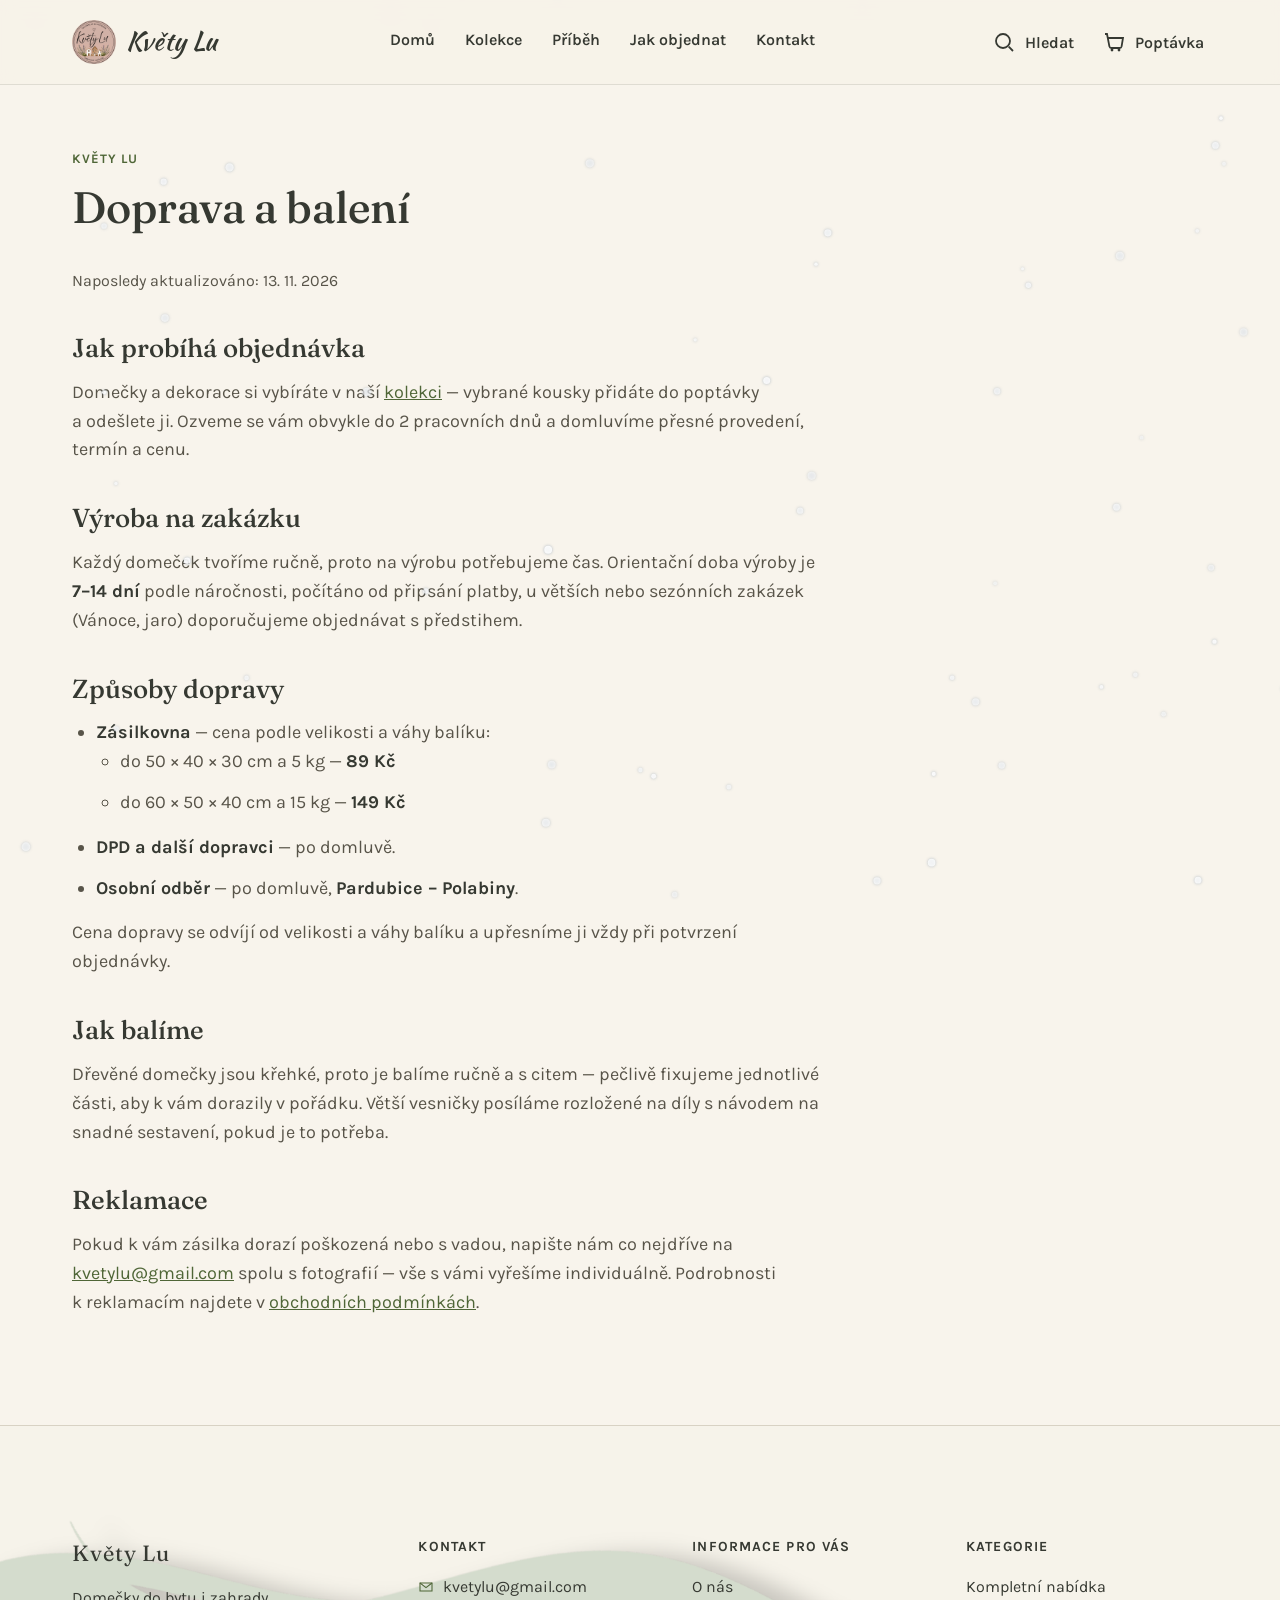
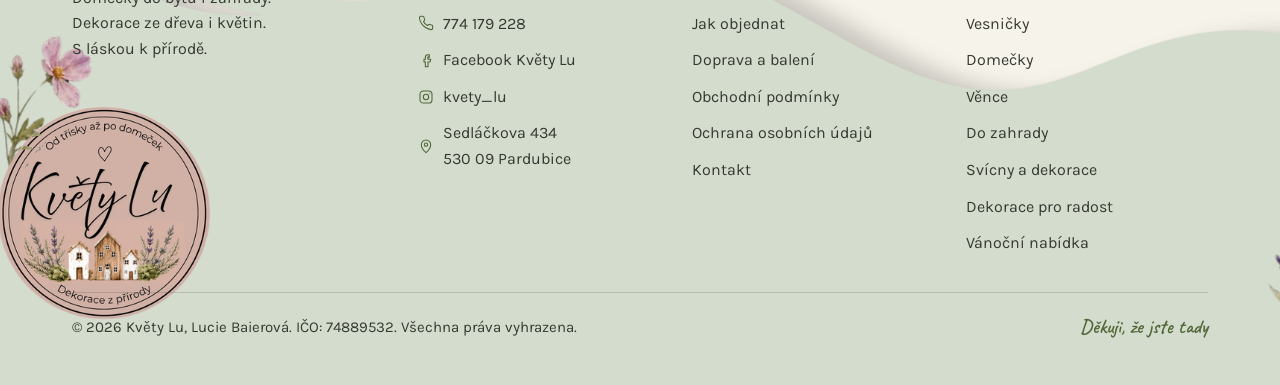
==== commit f4bb103c: "Kategorie: Svícny a Dekorace pro radost (ozdoby, slepice, srdce, pytlíčky), staré odkazy přesměrován" ====
--- a/doprava-baleni.html
+++ b/doprava-baleni.html
@@ -154,8 +154,8 @@
           <li><a href="kategorie.html?k=domecky">Domečky</a></li>
           <li><a href="kategorie.html?k=vence">Věnce</a></li>
           <li><a href="kategorie.html?k=do-zahrady">Do zahrady</a></li>
-          <li><a href="kategorie.html?k=svicny-a-dekorace">Svícny a dekorace</a></li>
-          <li><a href="kategorie.html?k=drobnosti-pro-radost">Drobnosti pro radost</a></li>
+          <li><a href="kategorie.html?k=svicny">Svícny a dekorace</a></li>
+          <li><a href="kategorie.html?k=dekorace-pro-radost">Dekorace pro radost</a></li>
           <li><a href="kategorie.html?k=vanoce">Vánoční nabídka</a></li>
         </ul>
       </div>
--- a/style.css
+++ b/style.css
@@ -845,3 +845,20 @@
 .pm .pphoto.big{ aspect-ratio:auto !important; min-height:240px; background:#F1ECE0; display:flex; align-items:center; justify-content:center; }
 .pm .pphoto.big:has(img) .pph-label{ display:none; }
 .pm .pphoto.big img{ position:static !important; inset:auto !important; width:100%; height:auto; max-height:72vh; object-fit:contain; display:block; }
+
+/* O nás – dvojice */
+.story-duo{ display:grid; grid-template-columns: minmax(0,.85fr) minmax(0,1.15fr); gap:56px; align-items:center; margin-top:72px; }
+.story-duo .story-photo{ position:static; }
+@media (max-width:860px){ .story-duo{ grid-template-columns:1fr; gap:28px; margin-top:48px; } .story-duo .story-photo{ order:0; } }
+.found-box .trhy a{color:inherit;text-decoration:underline;text-underline-offset:3px;text-decoration-thickness:1px}.found-box .trhy a:hover{text-decoration-thickness:2px}
+
+/* Pruh s trhy pod bannerem */
+.trhy-strip{ background:#CDB4D2; color: var(--ink); padding:14px 0; }
+.trhy-strip .wrap{ display:flex; flex-wrap:wrap; align-items:center; justify-content:center; gap:8px 28px; }
+.trhy-strip .ts-label{ font-family:'Fraunces',serif; font-size:19px; font-weight:600; color: #4F2350; }
+.trhy-strip .ts-list{ list-style:none; margin:0; padding:0; display:flex; flex-wrap:wrap; gap:6px 26px; }
+.trhy-strip .ts-list li{ font-size:16px; line-height:1.35; }
+.trhy-strip a{ color:inherit; text-decoration:underline; text-underline-offset:3px; text-decoration-thickness:1px; }
+.trhy-strip a:hover{ text-decoration-thickness:2px; }
+.trhy-strip .ts-more{ font-size:14px; color: #4F2350; }
+@media (max-width:700px){ .trhy-strip{ padding:14px 0; } .trhy-strip .wrap{ flex-direction:column; align-items:flex-start; gap:6px; } .trhy-strip .ts-list{ flex-direction:column; gap:4px; } }
